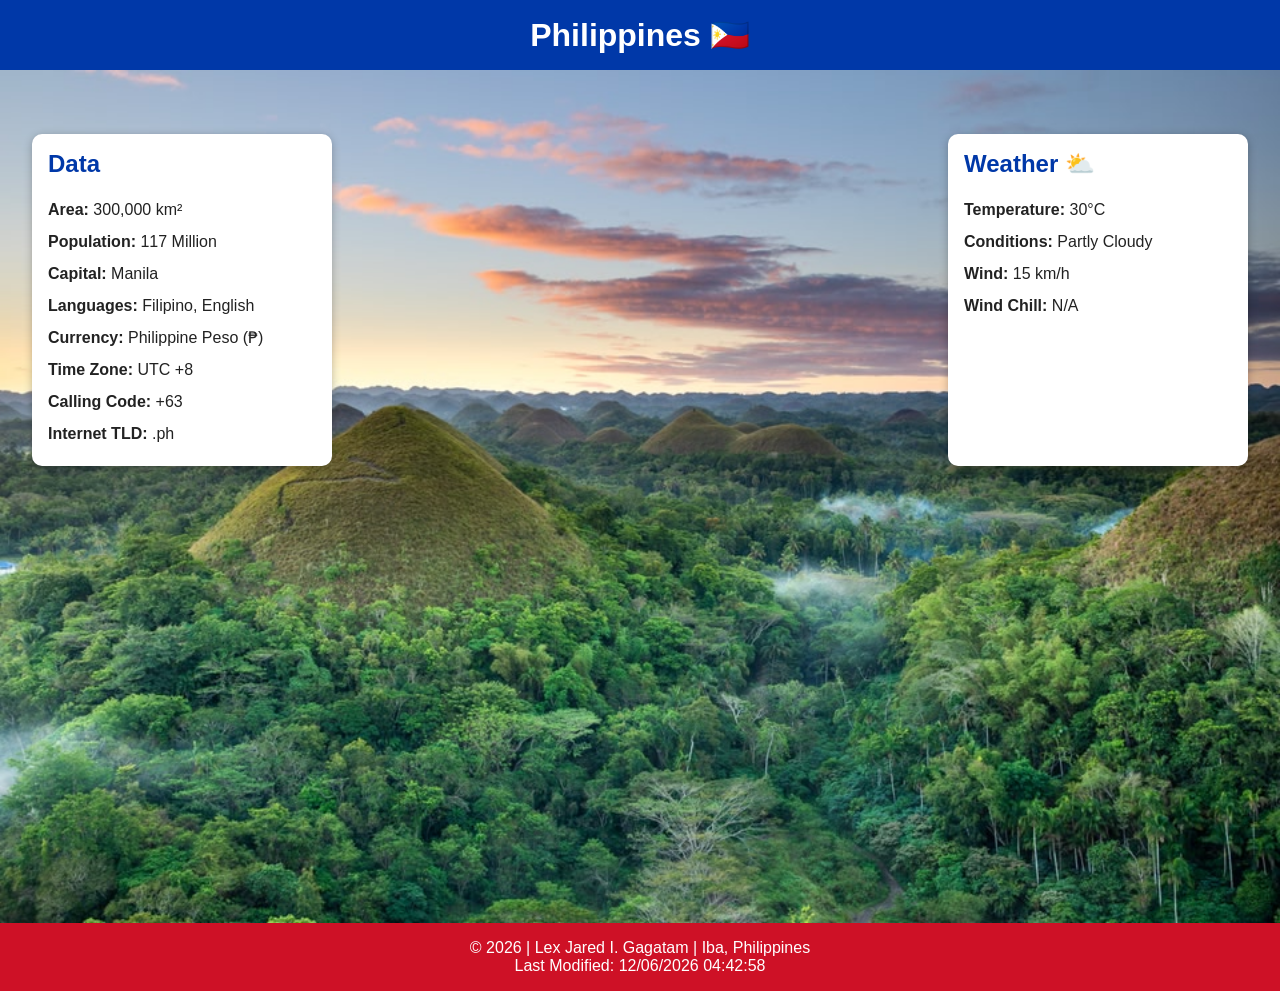
==== place.html @ 9cd5cc8c "Create responsive Philippines place page with weather and wind chill" ====
<!DOCTYPE html>
<html lang="en">
<head>
<meta charset="UTF-8">
<meta name="viewport" content="width=device-width, initial-scale=1.0">
<meta name="author" content="Lex Jared I. Gagatam">
<title>Philippines | Place Page</title>


<link rel="stylesheet" href="styles/place.css">
<script src="scripts/place.js" defer></script>
</head>

<body>

<header>
<h1>Philippines 🇵🇭</h1>
</header>

<main>

<picture>
<source media="(min-width:768px)" srcset="images/bohol_philippines.jpg">
<img src="images/bohol_philippines.jpg"
alt="Beautiful landscape of the Bohol Philippines"
class="hero">
</picture>

<div class="content">

<section class="card">
<h2>Data</h2>

<ul>
<li><strong>Area:</strong> 300,000 km²</li>
<li><strong>Population:</strong> 117 Million</li>
<li><strong>Capital:</strong> Manila</li>
<li><strong>Languages:</strong> Filipino, English</li>
<li><strong>Currency:</strong> Philippine Peso (₱)</li>
<li><strong>Time Zone:</strong> UTC +8</li>
<li><strong>Calling Code:</strong> +63</li>
<li><strong>Internet TLD:</strong> .ph</li>
</ul>

</section>

<section class="card weather">

<h2>Weather</h2>

<img src="images/weather.png" alt="Weather Icon" class="weather-icon">

<ul>
<li><strong>Temperature:</strong> <span id="temp">30</span>°C</li>
<li><strong>Conditions:</strong> Partly Cloudy</li>
<li><strong>Wind:</strong> <span id="wind">15</span> km/h</li>
<li><strong>Wind Chill:</strong> <span id="windchill"></span></li>
</ul>

</section>

</div>

</main>

<footer>

<p>
© <span id="year"></span> | Lex Jared I. Gagatam | Iba, Philippines
</p>

<p>
Last Modified:
<span id="lastModified"></span>
</p>

</footer>

</body>
</html>
---- styles/place.css ----
:root{

--primary:#0038A8;
--secondary:#CE1126;
--accent:#FCD116;

--light:#ffffff;
--dark:#222;

--shadow:0 2px 8px rgba(0,0,0,.25);

}

*{
margin:0;
padding:0;
box-sizing:border-box;
}

body{

font-family:Arial, Helvetica, sans-serif;
background:#f4f4f4;
color:var(--dark);

}

header{

background:var(--primary);
color:white;
padding:1rem;
text-align:center;

}

.hero{

width:100%;
display:block;

}

.content{

display:grid;
gap:1rem;
padding:1rem;

}

.card{

background:white;
padding:1rem;
border-radius:10px;
box-shadow:var(--shadow);

}

.card h2{

margin-bottom:1rem;
color:var(--primary);

}

.card ul{

list-style:none;
line-height:2;

}

.weather-icon{

width:60px;
display:block;
margin-bottom:1rem;

}

footer{

background:var(--secondary);
color:white;
text-align:center;
padding:1rem;

}

@media (min-width:768px){

main{

position:relative;

}

.content{

position:absolute;
top:2rem;
left:0;
right:0;

display:flex;
justify-content:space-between;
padding:2rem;

}

.card{

width:300px;

}

.weather-icon{

display:none;

}

.weather h2::after{

content:" ⛅";

}

}
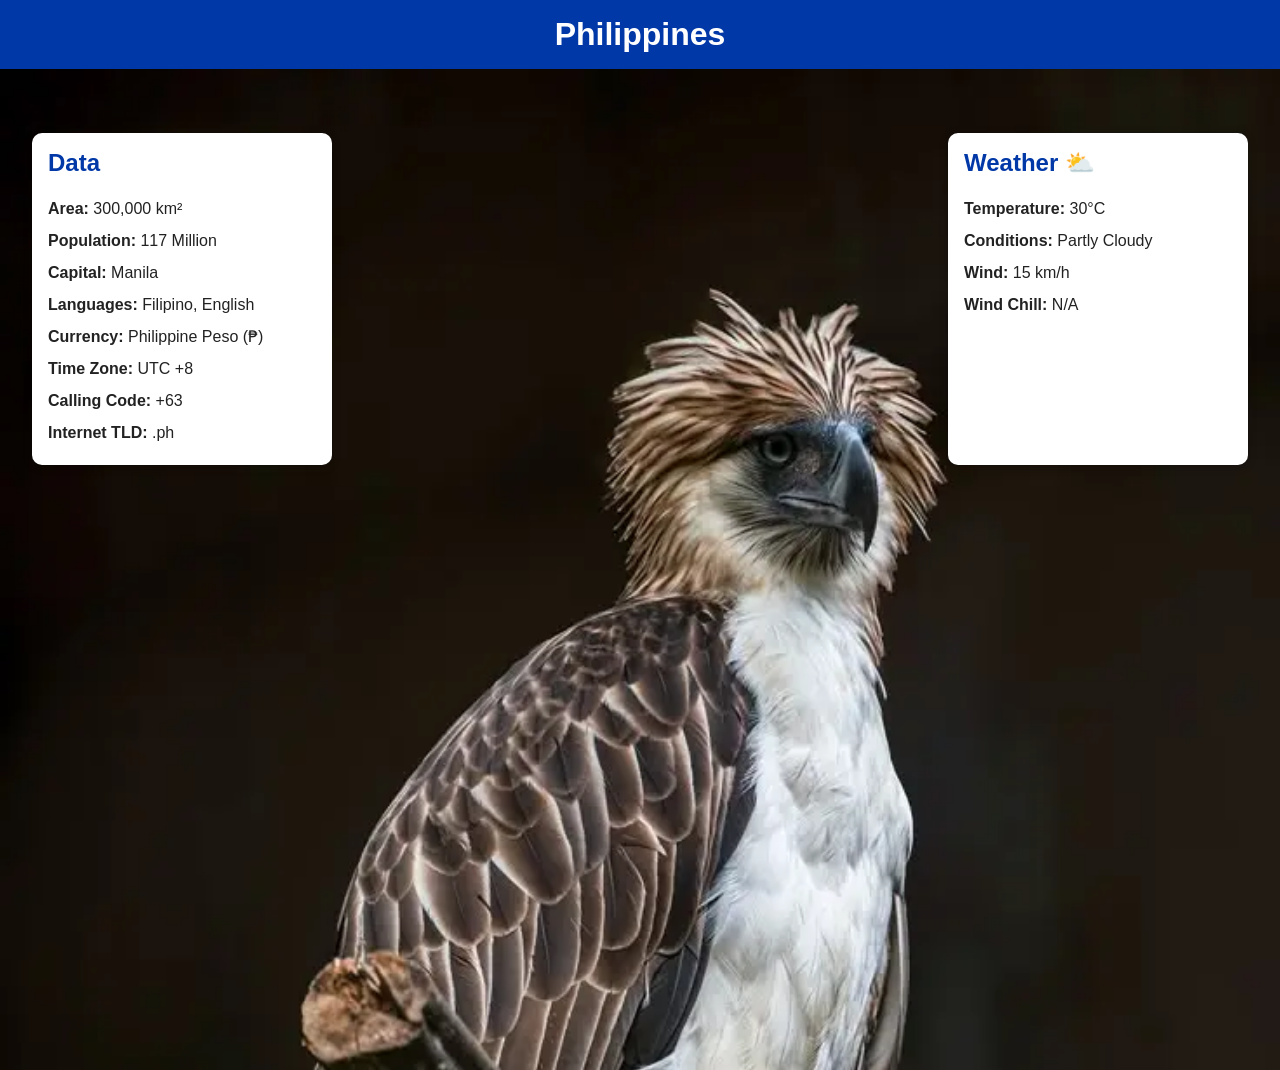
==== commit 4076d654: "fix: update place page assets, meta tags, and windchill function" ====
--- a/place.html
+++ b/place.html
@@ -1,80 +1,60 @@
 <!DOCTYPE html>
 <html lang="en">
 <head>
-<meta charset="UTF-8">
-<meta name="viewport" content="width=device-width, initial-scale=1.0">
-<meta name="author" content="Lex Jared I. Gagatam">
-<title>Philippines | Place Page</title>
+    <meta charset="UTF-8">
+    <meta name="viewport" content="width=device-width, initial-scale=1.0">
+    <meta name="description" content="A summary of facts, stats, and static weather info for the Philippines.">
+    <meta name="author" content="Lex Jared I. Gagatam">
+    <title>Philippines | Place Page</title>
 
-
-<link rel="stylesheet" href="styles/place.css">
-<script src="scripts/place.js" defer></script>
+    <link rel="stylesheet" href="styles/place.css">
+    <script src="scripts/place.js" defer></script>
 </head>
 
 <body>
 
-<header>
-<h1>Philippines 🇵🇭</h1>
-</header>
+    <header>
+        <h1>Philippines</h1>
+    </header>
 
-<main>
+    <main>
+        <picture>
+            <source media="(min-width:768px)" srcset="images/philippine_eagle_large.webp">
+            <img src="images/philippine_eagle.webp" alt="Beautiful Picture of Philippine Eagle" class="hero">
+        </picture>
 
-<picture>
-<source media="(min-width:768px)" srcset="images/bohol_philippines.jpg">
-<img src="images/bohol_philippines.jpg"
-alt="Beautiful landscape of the Bohol Philippines"
-class="hero">
-</picture>
+        <div class="content">
+            <section class="card">
+                <h2>Data</h2>
+                <ul>
+                    <li><strong>Area:</strong> 300,000 km²</li>
+                    <li><strong>Population:</strong> 117 Million</li>
+                    <li><strong>Capital:</strong> Manila</li>
+                    <li><strong>Languages:</strong> Filipino, English</li>
+                    <li><strong>Currency:</strong> Philippine Peso (₱)</li>
+                    <li><strong>Time Zone:</strong> UTC +8</li>
+                    <li><strong>Calling Code:</strong> +63</li>
+                    <li><strong>Internet TLD:</strong> .ph</li>
+                </ul>
+            </section>
 
-<div class="content">
+            <section class="card weather">
+                <h2>Weather</h2>
+                <img src="images/weather.avif" alt="Weather Icon" class="weather-icon">
+                <ul>
+                    <li><strong>Temperature:</strong> <span id="temp">30</span>°C</li>
+                    <li><strong>Conditions:</strong> Partly Cloudy</li>
+                    <li><strong>Wind:</strong> <span id="wind">15</span> km/h</li>
+                    <li><strong>Wind Chill:</strong> <span id="windchill"></span></li>
+                </ul>
+            </section>
+        </div>
+    </main>
 
-<section class="card">
-<h2>Data</h2>
-
-<ul>
-<li><strong>Area:</strong> 300,000 km²</li>
-<li><strong>Population:</strong> 117 Million</li>
-<li><strong>Capital:</strong> Manila</li>
-<li><strong>Languages:</strong> Filipino, English</li>
-<li><strong>Currency:</strong> Philippine Peso (₱)</li>
-<li><strong>Time Zone:</strong> UTC +8</li>
-<li><strong>Calling Code:</strong> +63</li>
-<li><strong>Internet TLD:</strong> .ph</li>
-</ul>
-
-</section>
-
-<section class="card weather">
-
-<h2>Weather</h2>
-
-<img src="images/weather.png" alt="Weather Icon" class="weather-icon">
-
-<ul>
-<li><strong>Temperature:</strong> <span id="temp">30</span>°C</li>
-<li><strong>Conditions:</strong> Partly Cloudy</li>
-<li><strong>Wind:</strong> <span id="wind">15</span> km/h</li>
-<li><strong>Wind Chill:</strong> <span id="windchill"></span></li>
-</ul>
-
-</section>
-
-</div>
-
-</main>
-
-<footer>
-
-<p>
-© <span id="year"></span> | Lex Jared I. Gagatam | Iba, Philippines
-</p>
-
-<p>
-Last Modified:
-<span id="lastModified"></span>
-</p>
-
-</footer>
+    <footer>
+        <p>© <span id="year"></span> | Lex Jared I. Gagatam | Iba, Philippines</p>
+        <p>Last Modified: <span id="lastModified"></span></p>
+    </footer>
 
 </body>
 </html>
--- a/styles/place.css
+++ b/styles/place.css
@@ -1,131 +1,101 @@
-:root{
-
---primary:#0038A8;
---secondary:#CE1126;
---accent:#FCD116;
-
---light:#ffffff;
---dark:#222;
-
---shadow:0 2px 8px rgba(0,0,0,.25);
-
+:root {
+  --primary: #0038A8;
+  --secondary: #CE1126;
+  --accent: #FCD116;
+  --light: #ffffff;
+  --dark: #222222;
+  --bg-color: #f4f4f4;
+  --shadow: 0 2px 8px rgba(0, 0, 0, 0.25);
 }
 
-*{
-margin:0;
-padding:0;
-box-sizing:border-box;
+* {
+  margin: 0;
+  padding: 0;
+  box-sizing: border-box;
 }
 
-body{
-
-font-family:Arial, Helvetica, sans-serif;
-background:#f4f4f4;
-color:var(--dark);
-
+body {
+  font-family: Arial, Helvetica, sans-serif;
+  background-color: var(--bg-color);
+  color: var(--dark);
 }
 
-header{
-
-background:var(--primary);
-color:white;
-padding:1rem;
-text-align:center;
-
+header {
+  background-color: var(--primary);
+  color: var(--light);
+  padding: 1rem;
+  text-align: center;
 }
 
-.hero{
-
-width:100%;
-display:block;
-
+.hero {
+  width: 100%;
+  display: block;
+  height: auto;
 }
 
-.content{
-
-display:grid;
-gap:1rem;
-padding:1rem;
-
+.content {
+  display: grid;
+  gap: 1rem;
+  padding: 1rem;
 }
 
-.card{
-
-background:white;
-padding:1rem;
-border-radius:10px;
-box-shadow:var(--shadow);
-
+.card {
+  background-color: var(--light);
+  padding: 1rem;
+  border-radius: 10px;
+  box-shadow: var(--shadow);
 }
 
-.card h2{
-
-margin-bottom:1rem;
-color:var(--primary);
-
+.card h2 {
+  margin-bottom: 1rem;
+  color: var(--primary);
 }
 
-.card ul{
-
-list-style:none;
-line-height:2;
-
+.card ul {
+  list-style: none;
+  line-height: 2;
 }
 
-.weather-icon{
-
-width:60px;
-display:block;
-margin-bottom:1rem;
-
+.weather-icon {
+  width: 60px;
+  display: block;
+  margin-bottom: 1rem;
 }
 
-footer{
-
-background:var(--secondary);
-color:white;
-text-align:center;
-padding:1rem;
-
+footer {
+  background-color: var(--secondary);
+  color: var(--light);
+  text-align: center;
+  padding: 1rem;
 }
 
-@media (min-width:768px){
+/* Wide View / Responsive Design */
+@media (min-width: 768px) {
+  main {
+    position: relative;
+  }
 
-main{
+  .content {
+    position: absolute;
+    top: 2rem;
+    left: 0;
+    right: 0;
+    display: flex;
+    justify-content: space-between;
+    padding: 2rem;
+  }
 
-position:relative;
+  .card {
+    width: 300px;
+  }
 
-}
+  /* Hide vector SVG icon in desktop view */
+  .weather-icon {
+    display: none;
+  }
 
-.content{
-
-position:absolute;
-top:2rem;
-left:0;
-right:0;
-
-display:flex;
-justify-content:space-between;
-padding:2rem;
-
-}
-
-.card{
-
-width:300px;
-
-}
-
-.weather-icon{
-
-display:none;
-
-}
-
-.weather h2::after{
-
-content:" ⛅";
-
-}
-
+  /* Add emoticon via CSS pseudo-element for large screens */
+  .weather h2::after {
+    content: " ⛅";
+  }
 }
